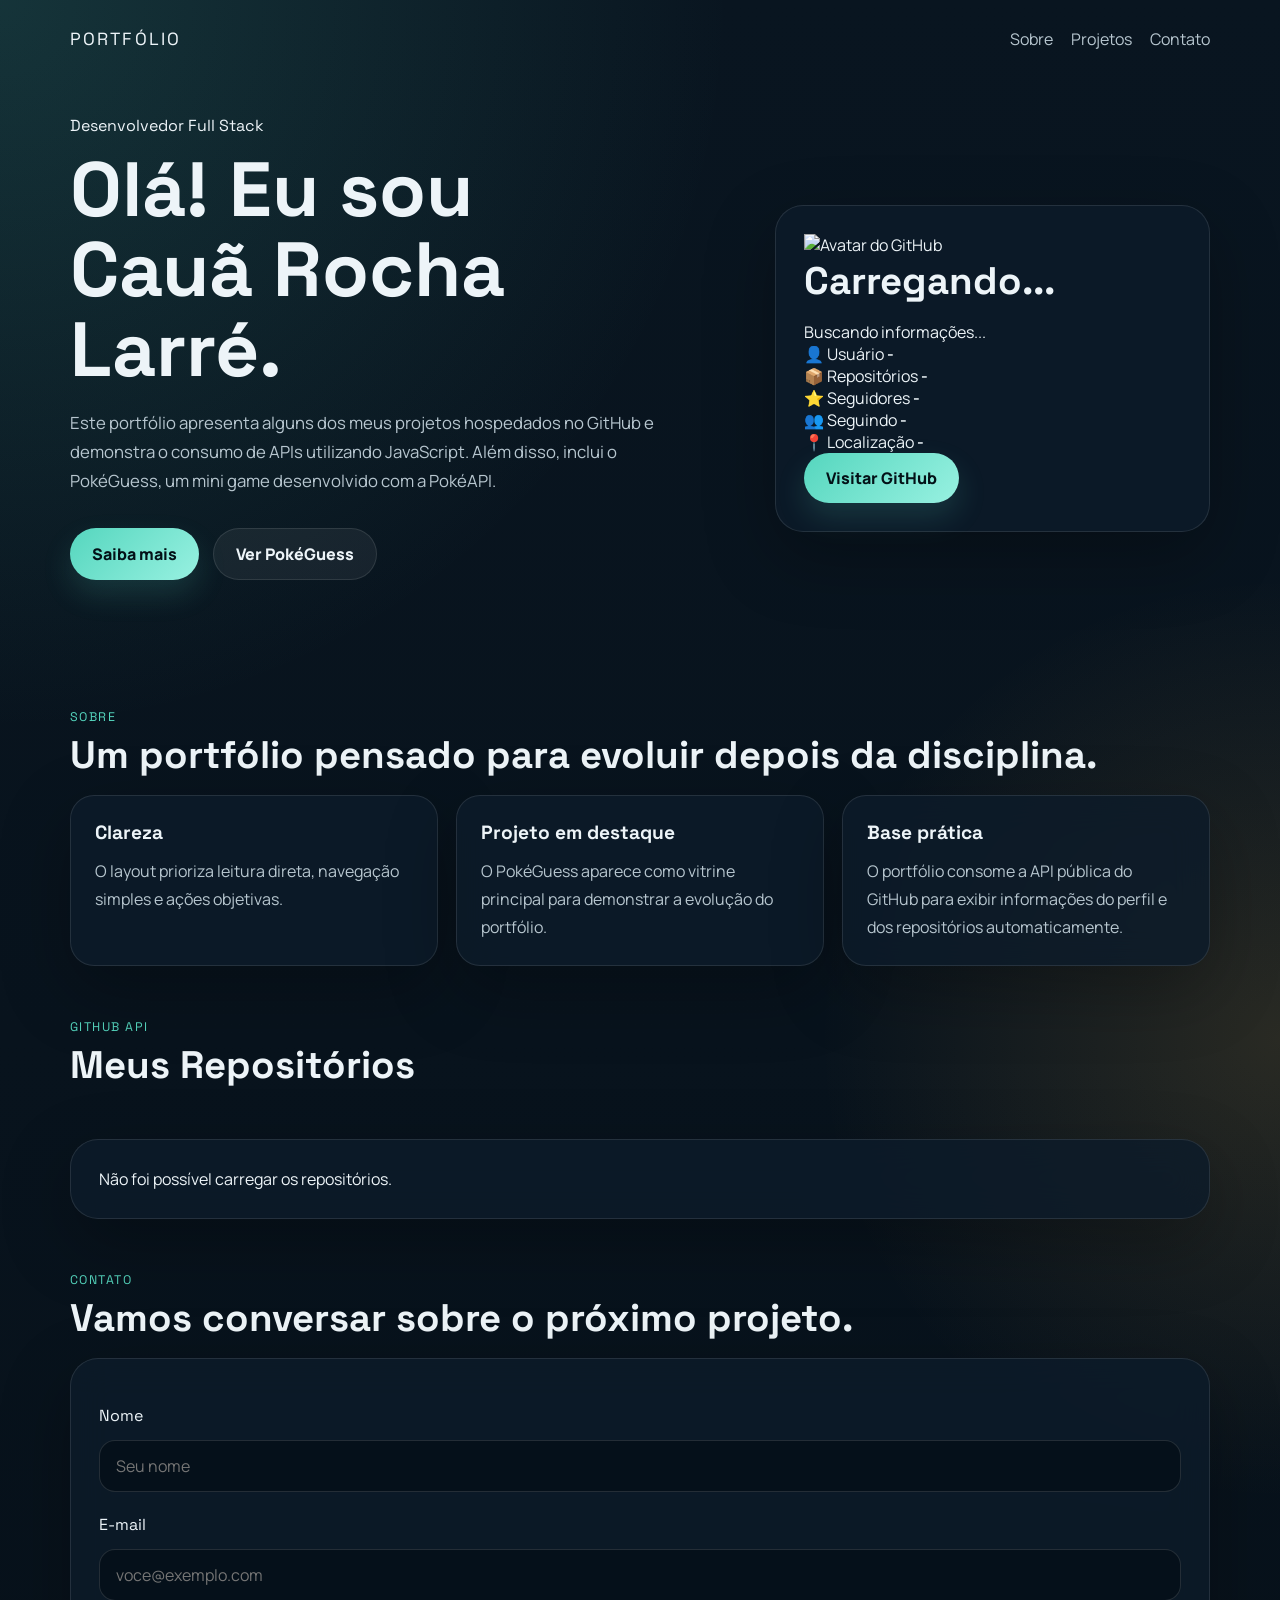
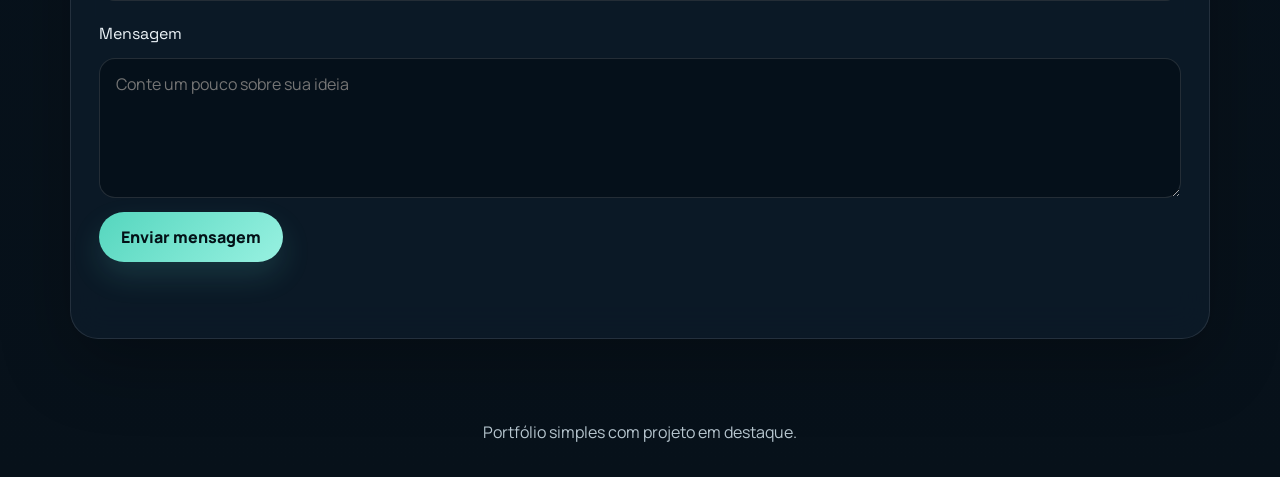
==== index.html @ 715bf2ee "Primeiro commit da branch testes" ====
<!doctype html>
<html lang="pt-BR">
  <head>
    <meta charset="UTF-8" />
    <meta name="viewport" content="width=device-width, initial-scale=1.0" />
    <meta
      name="description"
      content="Portfólio simples com projeto em destaque, contato e joguinho."
    />
    <title>Portfólio + joguinho</title>

    <link rel="preconnect" href="https://fonts.googleapis.com" />
    <link rel="preconnect" href="https://fonts.gstatic.com" crossorigin />
    <link
      href="https://fonts.googleapis.com/css2?family=Manrope:wght@400;500;700;800&family=Space+Grotesk:wght@500;700&display=swap"
      rel="stylesheet"
    />
    <link rel="stylesheet" href="css/style.css" />
  </head>
  <body>
    <header class="hero" id="topo">
      <nav class="topbar">
        <a class="brand" href="#topo">Portfólio</a>
        <div class="topbar-links">
          <a href="#sobre">Sobre</a>
          <a href="#projetos">Projetos</a>
          <a href="#contato">Contato</a>
        </div>
      </nav>

      <div class="hero-grid">
        <div class="hero-copy">
          <span class="eyebrow">Desenvolvedor Full Stack</span>

          <h1>Olá! Eu sou Cauã Rocha Larré.</h1>

          <p>
            Este portfólio apresenta alguns dos meus projetos hospedados no
            GitHub e demonstra o consumo de APIs utilizando JavaScript. Além
            disso, inclui o PokéGuess, um mini game desenvolvido com a PokéAPI.
          </p>

          <div class="hero-actions">
            <button id="ctaSobre" class="btn btn-primary" type="button">
              Saiba mais
            </button>
            <a class="btn btn-secondary" href="pokeguess.html">Ver PokéGuess</a>
          </div>

          <p id="ctaFeedback" class="feedback" aria-live="polite"></p>
        </div>

        <aside class="hero-card">
          <img
            id="githubAvatar"
            class="github-avatar"
            src=""
            alt="Avatar do GitHub"
          />

          <h2 id="githubName">Carregando...</h2>

          <p id="githubBio">Buscando informações...</p>

          <div class="github-stats">
            <div class="stat">
              <span>👤 Usuário</span>
              <strong id="githubLogin">-</strong>
            </div>

            <div class="stat">
              <span>📦 Repositórios</span>
              <strong id="githubRepos">-</strong>
            </div>

            <div class="stat">
              <span>⭐ Seguidores</span>
              <strong id="githubFollowers">-</strong>
            </div>

            <div class="stat">
              <span>👥 Seguindo</span>
              <strong id="githubFollowing">-</strong>
            </div>

            <div class="stat">
              <span>📍 Localização</span>
              <strong id="githubLocation">-</strong>
            </div>
          </div>

          <a id="githubLink" class="btn btn-primary" target="_blank">
            Visitar GitHub
          </a>
        </aside>
      </div>
    </header>

    <main>
      <section class="section" id="sobre">
        <div class="section-heading">
          <span class="section-tag">Sobre</span>
          <h2>Um portfólio pensado para evoluir depois da disciplina.</h2>
        </div>

        <div class="about-grid">
          <article>
            <h3>Clareza</h3>
            <p>
              O layout prioriza leitura direta, navegação simples e ações
              objetivas.
            </p>
          </article>
          <article>
            <h3>Projeto em destaque</h3>
            <p>
              O PokéGuess aparece como vitrine principal para demonstrar a
              evolução do portfólio.
            </p>
          </article>
          <article>
            <h3>Base prática</h3>
            <p>
              O portfólio consome a API pública do GitHub para exibir
              informações do perfil e dos repositórios automaticamente.
            </p>
          </article>
        </div>
      </section>

      <section class="section section-highlight" id="projetos">
        <div class="section-heading">
          <span class="section-tag">GitHub API</span>

          <h2>Meus Repositórios</h2>
        </div>

        <div id="githubProjects" class="projects-grid">
          <div class="project-card">Carregando projetos...</div>
        </div>
      </section>

      <section class="section" id="contato">
        <div class="section-heading">
          <span class="section-tag">Contato</span>
          <h2>Vamos conversar sobre o próximo projeto.</h2>
        </div>

        <form id="contactForm" class="contact-card">
          <label for="nome">Nome</label>
          <input
            id="nome"
            name="nome"
            type="text"
            placeholder="Seu nome"
            required
          />

          <label for="email">E-mail</label>
          <input
            id="email"
            name="email"
            type="email"
            placeholder="voce@exemplo.com"
            required
          />

          <label for="mensagem">Mensagem</label>
          <textarea
            id="mensagem"
            name="mensagem"
            placeholder="Conte um pouco sobre sua ideia"
            required
          ></textarea>

          <button type="submit" class="btn btn-primary">Enviar mensagem</button>
          <p id="formStatus" class="feedback" aria-live="polite"></p>
        </form>
      </section>
    </main>

    <footer class="footer">
      <p>Portfólio simples com projeto em destaque.</p>
    </footer>

    <script src="js/script.js"></script>
  </body>
</html>
---- css/style.css ----
:root {
  --bg: #07111a;
  --surface: rgba(13, 28, 42, 0.82);
  --text: #edf4f8;
  --muted: #b7c6cf;
  --primary: #55d6be;
  --primary-strong: #22bfa3;
  --accent: #f3b64b;
  --border: rgba(255, 255, 255, 0.1);
  --shadow: 0 24px 70px rgba(0, 0, 0, 0.28);
}

* {
  box-sizing: border-box;
  margin: 0;
  padding: 0;
}

html {
  scroll-behavior: smooth;
}

body {
  min-height: 100vh;
  color: var(--text);
  font-family: "Manrope", sans-serif;
  background:
    radial-gradient(
      circle at top left,
      rgba(85, 214, 190, 0.16),
      transparent 30%
    ),
    radial-gradient(
      circle at right center,
      rgba(243, 182, 75, 0.14),
      transparent 28%
    ),
    linear-gradient(180deg, #091520 0%, var(--bg) 100%);
}

a {
  color: inherit;
  text-decoration: none;
}

button,
input,
textarea {
  font: inherit;
}

.hero,
main,
.footer {
  max-width: 1180px;
  margin: 0 auto;
  padding-inline: 20px;
}

.hero {
  padding-top: 28px;
  padding-bottom: 70px;
}

.topbar {
  display: flex;
  align-items: center;
  justify-content: space-between;
  gap: 20px;
  margin-bottom: 64px;
}

.brand,
.eyebrow,
.section-tag,
.section-heading h2,
.hero-card h2,
.contact-card label {
  font-family: "Space Grotesk", sans-serif;
}

.brand {
  font-size: 1.1rem;
  text-transform: uppercase;
  letter-spacing: 0.12em;
}

.topbar-links {
  display: flex;
  flex-wrap: wrap;
  gap: 18px;
  color: var(--muted);
}

.hero-grid {
  display: grid;
  grid-template-columns: minmax(0, 1.4fr) minmax(280px, 0.9fr);
  gap: 28px;
  align-items: center;
}

.hero-copy h1,
.section-heading h2 {
  font-family: "Space Grotesk", sans-serif;
  line-height: 1.04;
}

.hero-copy h1 {
  font-size: clamp(2.8rem, 6vw, 5.8rem);
  max-width: 12ch;
  margin: 14px 0 18px;
}

.hero-copy p,
.hero-card li,
.feedback,
.result-box,
.project-card p,
.about-grid p {
  color: var(--muted);
  line-height: 1.75;
}

.hero-copy p {
  max-width: 60ch;
  font-size: 1.05rem;
}

.hero-actions,
.project-actions {
  display: flex;
  flex-wrap: wrap;
  gap: 14px;
  margin-top: 32px;
}

.btn {
  display: inline-flex;
  align-items: center;
  justify-content: center;
  padding: 14px 22px;
  border-radius: 999px;
  font-weight: 800;
  border: 0;
  cursor: pointer;
  transition:
    transform 0.2s ease,
    box-shadow 0.2s ease,
    background 0.2s ease;
}

.btn:hover {
  transform: translateY(-2px);
}

.btn-primary {
  color: #031117;
  background: linear-gradient(135deg, var(--primary), #98f1e1);
  box-shadow: 0 14px 30px rgba(85, 214, 190, 0.16);
}

.btn-secondary {
  color: var(--text);
  background: rgba(255, 255, 255, 0.06);
  border: 1px solid var(--border);
}

.feedback {
  min-height: 26px;
  margin-top: 18px;
  color: var(--accent);
  font-weight: 700;
}

.hero-card,
.about-grid article,
.project-card,
.cep-card,
.contact-card,
.project-panel {
  background: var(--surface);
  border: 1px solid var(--border);
  box-shadow: var(--shadow);
  backdrop-filter: blur(18px);
}

.hero-card {
  border-radius: 28px;
  padding: 28px;
}

.hero-card h2,
.section-heading h2,
.project-panel h2 {
  font-size: clamp(1.6rem, 3vw, 2.4rem);
  margin-bottom: 16px;
}

.hero-card ul {
  list-style: none;
  display: grid;
  gap: 14px;
}

.hero-card li {
  padding: 16px 18px;
  border-radius: 18px;
  background: rgba(255, 255, 255, 0.04);
  border: 1px solid rgba(255, 255, 255, 0.06);
}

main {
  display: grid;
  gap: 28px;
  padding-bottom: 72px;
}

.section {
  padding: 10px 0;
}

.section-heading {
  margin-bottom: 20px;
}

.section-tag,
.project-label {
  display: inline-block;
  color: var(--primary);
  text-transform: uppercase;
  letter-spacing: 0.12em;
  font-size: 0.78rem;
  margin-bottom: 10px;
}

.about-grid {
  display: grid;
  grid-template-columns: repeat(3, minmax(0, 1fr));
  gap: 18px;
}

.about-grid article {
  border-radius: 24px;
  padding: 24px;
}

.about-grid h3 {
  font-family: "Space Grotesk", sans-serif;
  font-size: 1.2rem;
  margin-bottom: 12px;
}

.section-highlight {
  display: grid;
  gap: 18px;
}

.project-card,
.cep-card,
.contact-card,
.project-panel {
  border-radius: 28px;
  padding: 28px;
}

.project-card {
  display: grid;
  grid-template-columns: minmax(0, 1.25fr) auto;
  gap: 18px;
  align-items: end;
}

.project-kicker {
  color: var(--accent);
  font-weight: 700;
  margin-bottom: 10px;
}

.cep-card {
  display: grid;
  gap: 4px;
}

.cep-form {
  display: grid;
  grid-template-columns: minmax(0, 1fr) auto;
  gap: 12px;
  margin-top: 14px;
}

label {
  display: inline-block;
  margin-top: 18px;
  margin-bottom: 10px;
}

input,
textarea {
  width: 100%;
  padding: 14px 16px;
  border-radius: 16px;
  border: 1px solid rgba(255, 255, 255, 0.12);
  background: rgba(5, 15, 23, 0.75);
  color: var(--text);
  outline: none;
}

input:focus,
textarea:focus {
  border-color: rgba(85, 214, 190, 0.55);
  box-shadow: 0 0 0 4px rgba(85, 214, 190, 0.12);
}

textarea {
  min-height: 140px;
  resize: vertical;
}

.result-box {
  min-height: 24px;
  margin-top: 18px;
  padding: 18px;
  border-radius: 18px;
  background: rgba(255, 255, 255, 0.04);
}

.contact-card {
  display: grid;
  gap: 4px;
}

.contact-card button {
  justify-self: start;
  margin-top: 10px;
}

.footer {
  padding-bottom: 34px;
  text-align: center;
  color: var(--muted);
}

@media (max-width: 900px) {
  .hero-grid,
  .about-grid,
  .project-card,
  .cep-form {
    grid-template-columns: 1fr;
  }

  .topbar {
    margin-bottom: 48px;
  }

  .hero-copy h1 {
    max-width: none;
  }
}

@media (max-width: 640px) {
  .hero-card,
  .about-grid article,
  .project-card,
  .cep-card,
  .contact-card,
  .project-panel {
    border-radius: 22px;
  }

  .hero-actions,
  .project-actions {
    flex-direction: column;
    align-items: stretch;
  }

  .btn {
    width: 100%;
  }
}
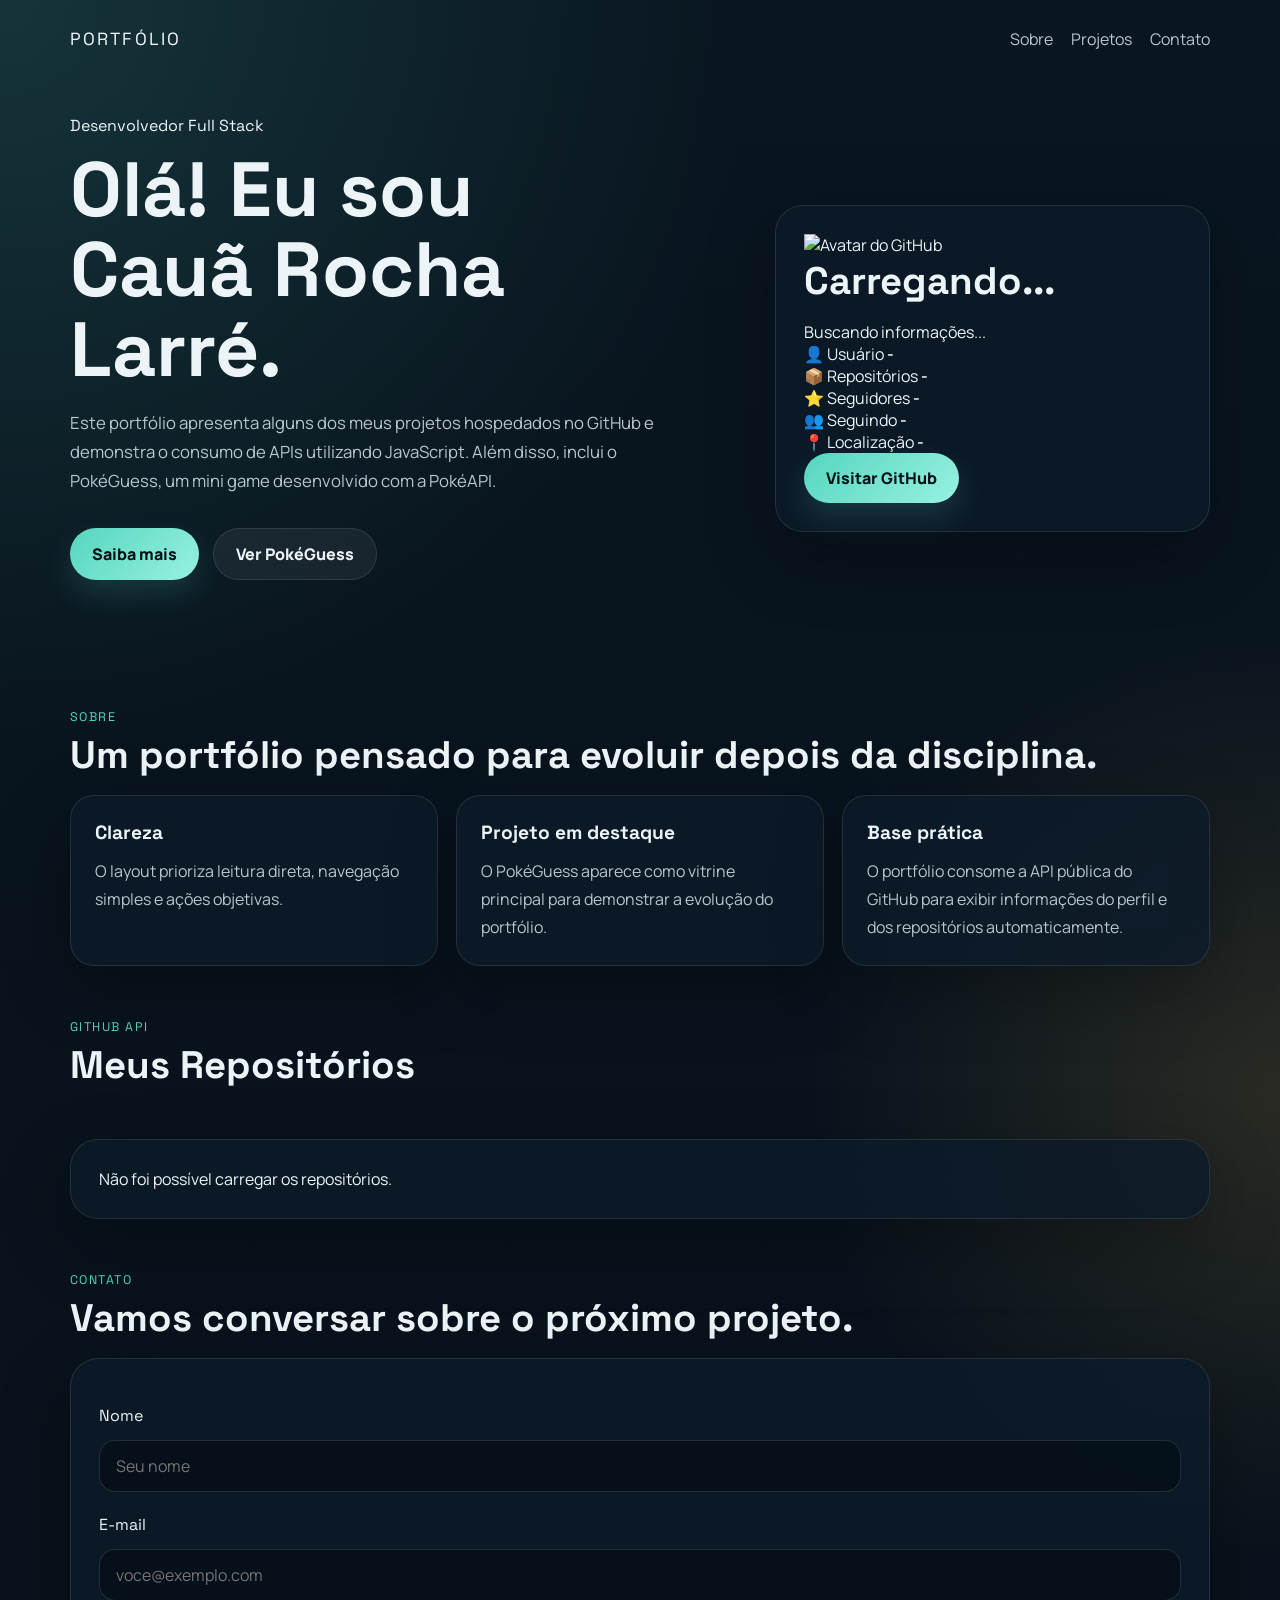
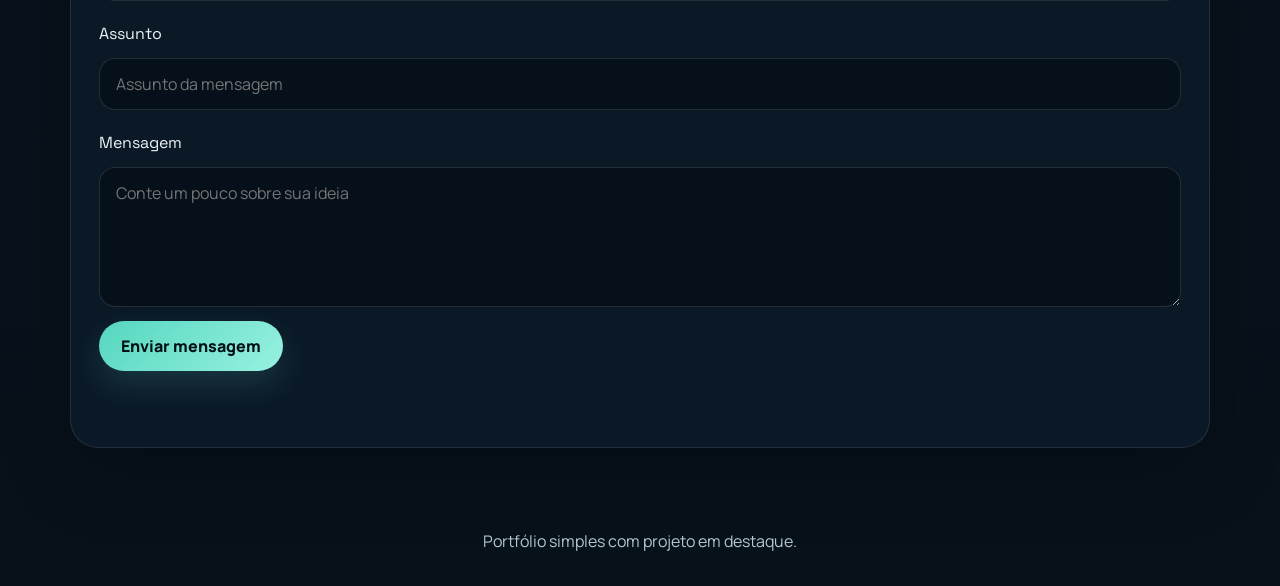
==== commit 2d5b2825: "Fix: Email funcional e escondido no js" ====
--- a/index.html
+++ b/index.html
@@ -5,7 +5,7 @@
     <meta name="viewport" content="width=device-width, initial-scale=1.0" />
     <meta
       name="description"
-      content="Portfólio simples com projeto em destaque, contato e joguinho."
+      content="Portfólio simples com meus projetos do GitHub públicos, contato e joguinho."
     />
     <title>Portfólio + joguinho</title>
 
@@ -165,6 +165,15 @@
             required
           />
 
+          <label for="assunto">Assunto</label>
+          <input
+            id="assunto"
+            name="assunto"
+            type="text"
+            placeholder="Assunto da mensagem"
+            required
+          />
+
           <label for="mensagem">Mensagem</label>
           <textarea
             id="mensagem"
@@ -174,6 +183,7 @@
           ></textarea>
 
           <button type="submit" class="btn btn-primary">Enviar mensagem</button>
+
           <p id="formStatus" class="feedback" aria-live="polite"></p>
         </form>
       </section>
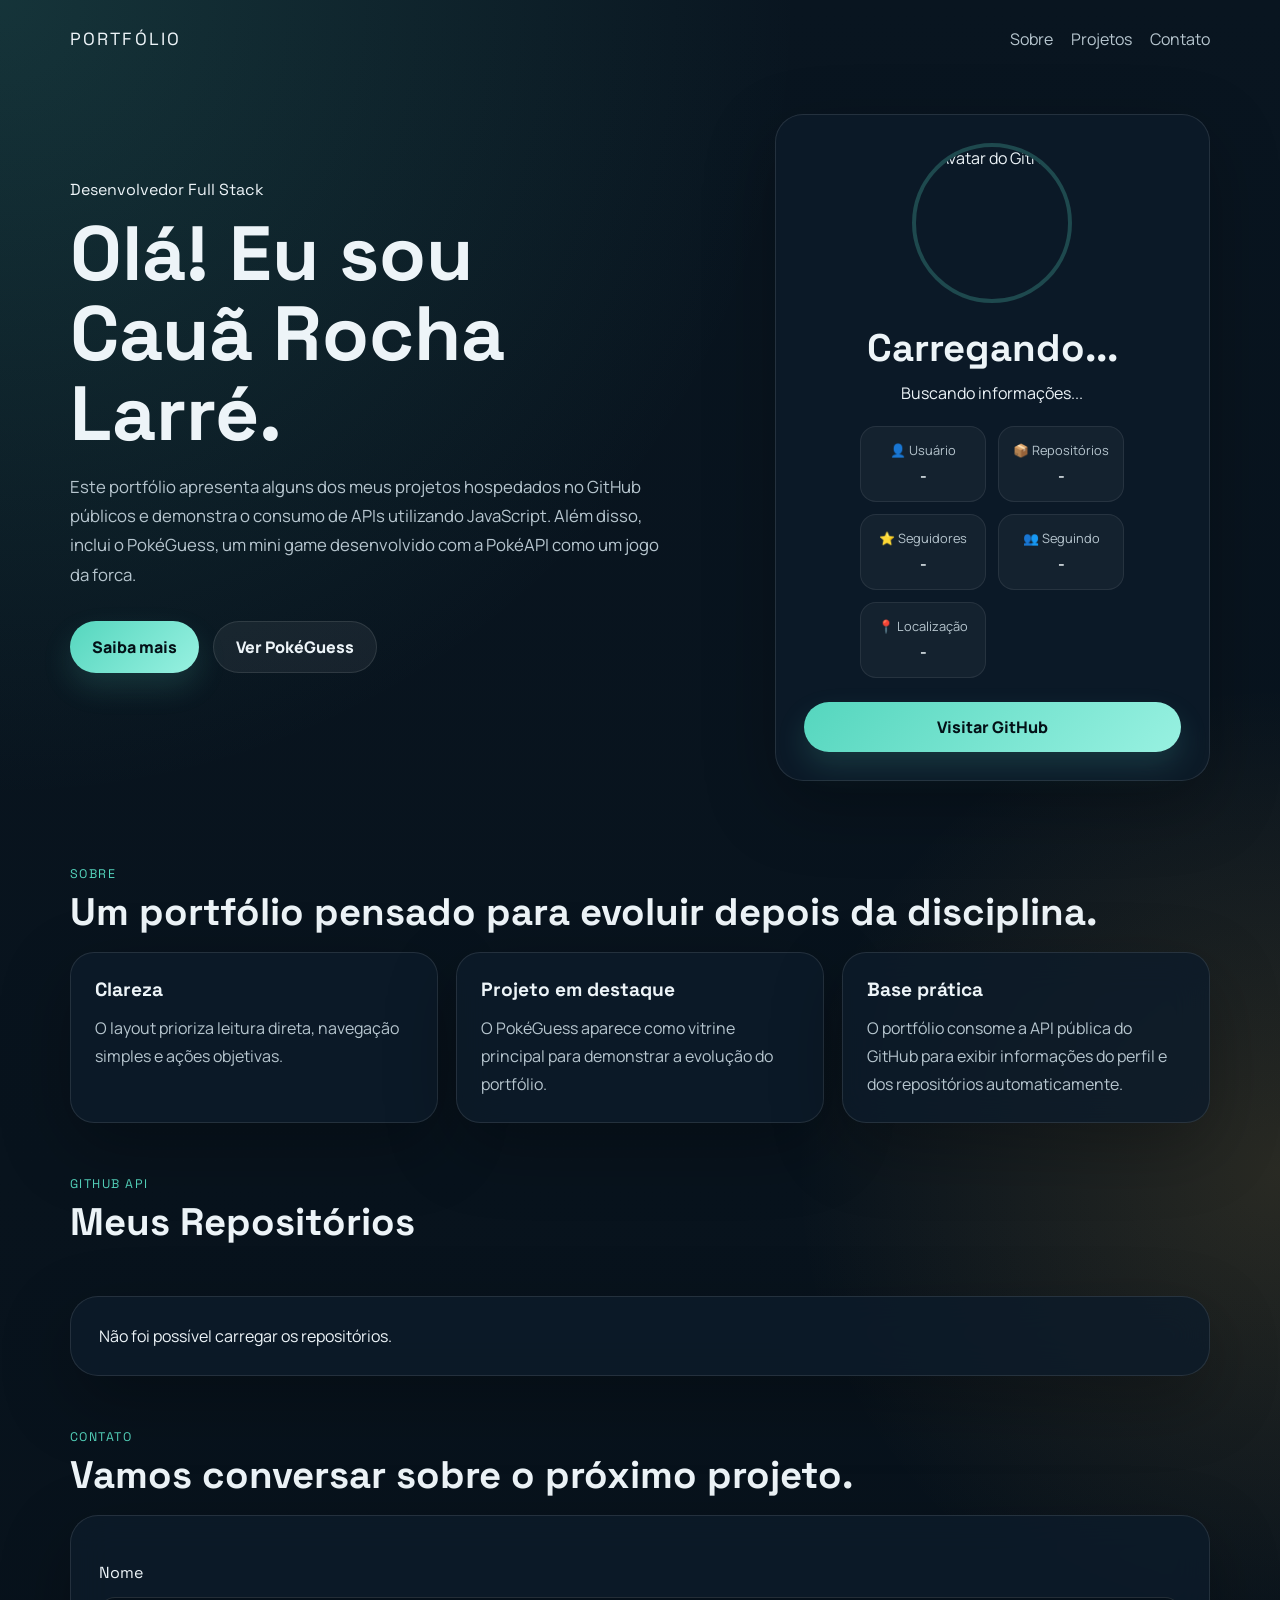
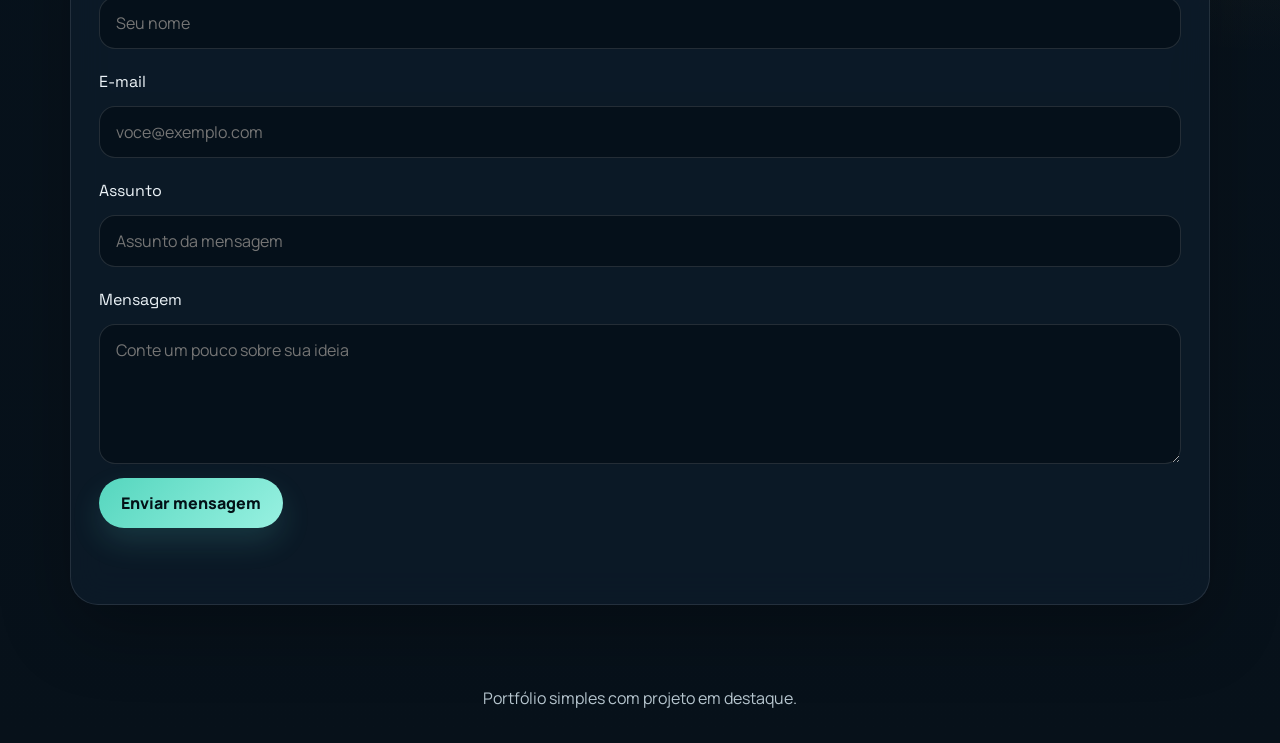
==== commit 37c1d565: "style: pequena melhoria no design" ====
--- a/index.html
+++ b/index.html
@@ -36,8 +36,9 @@
 
           <p>
             Este portfólio apresenta alguns dos meus projetos hospedados no
-            GitHub e demonstra o consumo de APIs utilizando JavaScript. Além
-            disso, inclui o PokéGuess, um mini game desenvolvido com a PokéAPI.
+            GitHub públicos e demonstra o consumo de APIs utilizando JavaScript.
+            Além disso, inclui o PokéGuess, um mini game desenvolvido com a
+            PokéAPI como um jogo da forca.
           </p>
 
           <div class="hero-actions">
--- a/css/style.css
+++ b/css/style.css
@@ -187,6 +187,10 @@
 .hero-card {
   border-radius: 28px;
   padding: 28px;
+  display: flex;
+  flex-direction: column;
+  align-items: center;
+  text-align: center;
 }
 
 .hero-card h2,
@@ -339,8 +343,91 @@
   text-align: center;
   color: var(--muted);
 }
-
-@media (max-width: 900px) {
+/* GitHub */
+
+.github-avatar {
+  display: block;
+  width: 160px;
+  height: 160px;
+  max-width: 100%;
+  aspect-ratio: 1 / 1;
+
+  border-radius: 50%;
+  object-fit: cover;
+  object-position: center;
+
+  border: 4px solid rgba(85, 214, 190, 0.25);
+  margin: 0 auto 20px;
+}
+
+#githubName {
+  text-align: center;
+  margin-bottom: 10px;
+}
+
+#githubBio {
+  text-align: center;
+  margin-bottom: 22px;
+  word-break: break-word;
+}
+
+.github-stats {
+  display: grid;
+  grid-template-columns: repeat(2, minmax(0, 1fr));
+  gap: 12px;
+  margin-bottom: 24px;
+}
+
+.stat {
+  min-width: 0;
+  padding: 14px;
+  border-radius: 16px;
+  background: rgba(255, 255, 255, 0.04);
+  border: 1px solid rgba(255, 255, 255, 0.08);
+}
+
+.stat span {
+  display: block;
+  font-size: 0.8rem;
+  color: var(--muted);
+  margin-bottom: 6px;
+}
+
+.stat strong {
+  display: block;
+  font-size: 1rem;
+  word-break: break-word;
+}
+
+#githubLink {
+  width: 100%;
+}
+
+@media (max-width: 640px) {
+  .hero,
+  main,
+  .footer {
+    padding-inline: 16px;
+  }
+
+  .hero {
+    padding-top: 20px;
+    padding-bottom: 48px;
+  }
+
+  .topbar {
+    flex-direction: column;
+    gap: 14px;
+    margin-bottom: 36px;
+    text-align: center;
+  }
+
+  .topbar-links {
+    justify-content: center;
+    gap: 14px;
+    font-size: 0.92rem;
+  }
+
   .hero-grid,
   .about-grid,
   .project-card,
@@ -348,32 +435,128 @@
     grid-template-columns: 1fr;
   }
 
-  .topbar {
-    margin-bottom: 48px;
+  .hero-copy {
+    text-align: center;
   }
 
   .hero-copy h1 {
+    font-size: clamp(2rem, 10vw, 2.8rem);
     max-width: none;
-  }
-}
-
-@media (max-width: 640px) {
+    margin: 12px auto 16px;
+  }
+
+  .hero-copy p {
+    font-size: 0.95rem;
+    line-height: 1.65;
+  }
+
   .hero-card,
   .about-grid article,
   .project-card,
   .cep-card,
   .contact-card,
   .project-panel {
-    border-radius: 22px;
+    padding: 20px;
+    border-radius: 18px;
+  }
+
+  /* GitHub */
+
+  /* GitHub */
+
+  .github-avatar {
+    width: 140px;
+    height: 140px;
+  }
+
+  .github-stats {
+    grid-template-columns: 1fr;
+  }
+
+  .stat {
+    padding: 12px;
+  }
+
+  .stat span {
+    font-size: 0.75rem;
+  }
+
+  .stat strong {
+    font-size: 0.95rem;
+  }
+
+  #githubLink {
+    width: 100%;
+  }
+
+  .hero-card h2,
+  .section-heading h2,
+  .project-panel h2 {
+    font-size: 1.45rem;
+    margin-bottom: 12px;
+  }
+
+  .about-grid h3 {
+    font-size: 1.05rem;
+  }
+
+  .hero-card li {
+    padding: 12px 14px;
+    border-radius: 14px;
+    font-size: 0.95rem;
   }
 
   .hero-actions,
   .project-actions {
     flex-direction: column;
     align-items: stretch;
+    gap: 10px;
   }
 
   .btn {
     width: 100%;
-  }
-}
+    padding: 12px 18px;
+    font-size: 0.95rem;
+  }
+
+  label {
+    margin-top: 14px;
+    margin-bottom: 8px;
+    font-size: 0.95rem;
+  }
+
+  input,
+  textarea {
+    padding: 12px 14px;
+    font-size: 0.95rem;
+    border-radius: 14px;
+  }
+
+  textarea {
+    min-height: 120px;
+  }
+
+  .result-box {
+    padding: 14px;
+    border-radius: 14px;
+    font-size: 0.92rem;
+  }
+
+  .feedback {
+    font-size: 0.9rem;
+    text-align: center;
+  }
+
+  .section {
+    padding: 4px 0;
+  }
+
+  main {
+    gap: 22px;
+    padding-bottom: 48px;
+  }
+
+  .footer {
+    font-size: 0.9rem;
+  }
+}
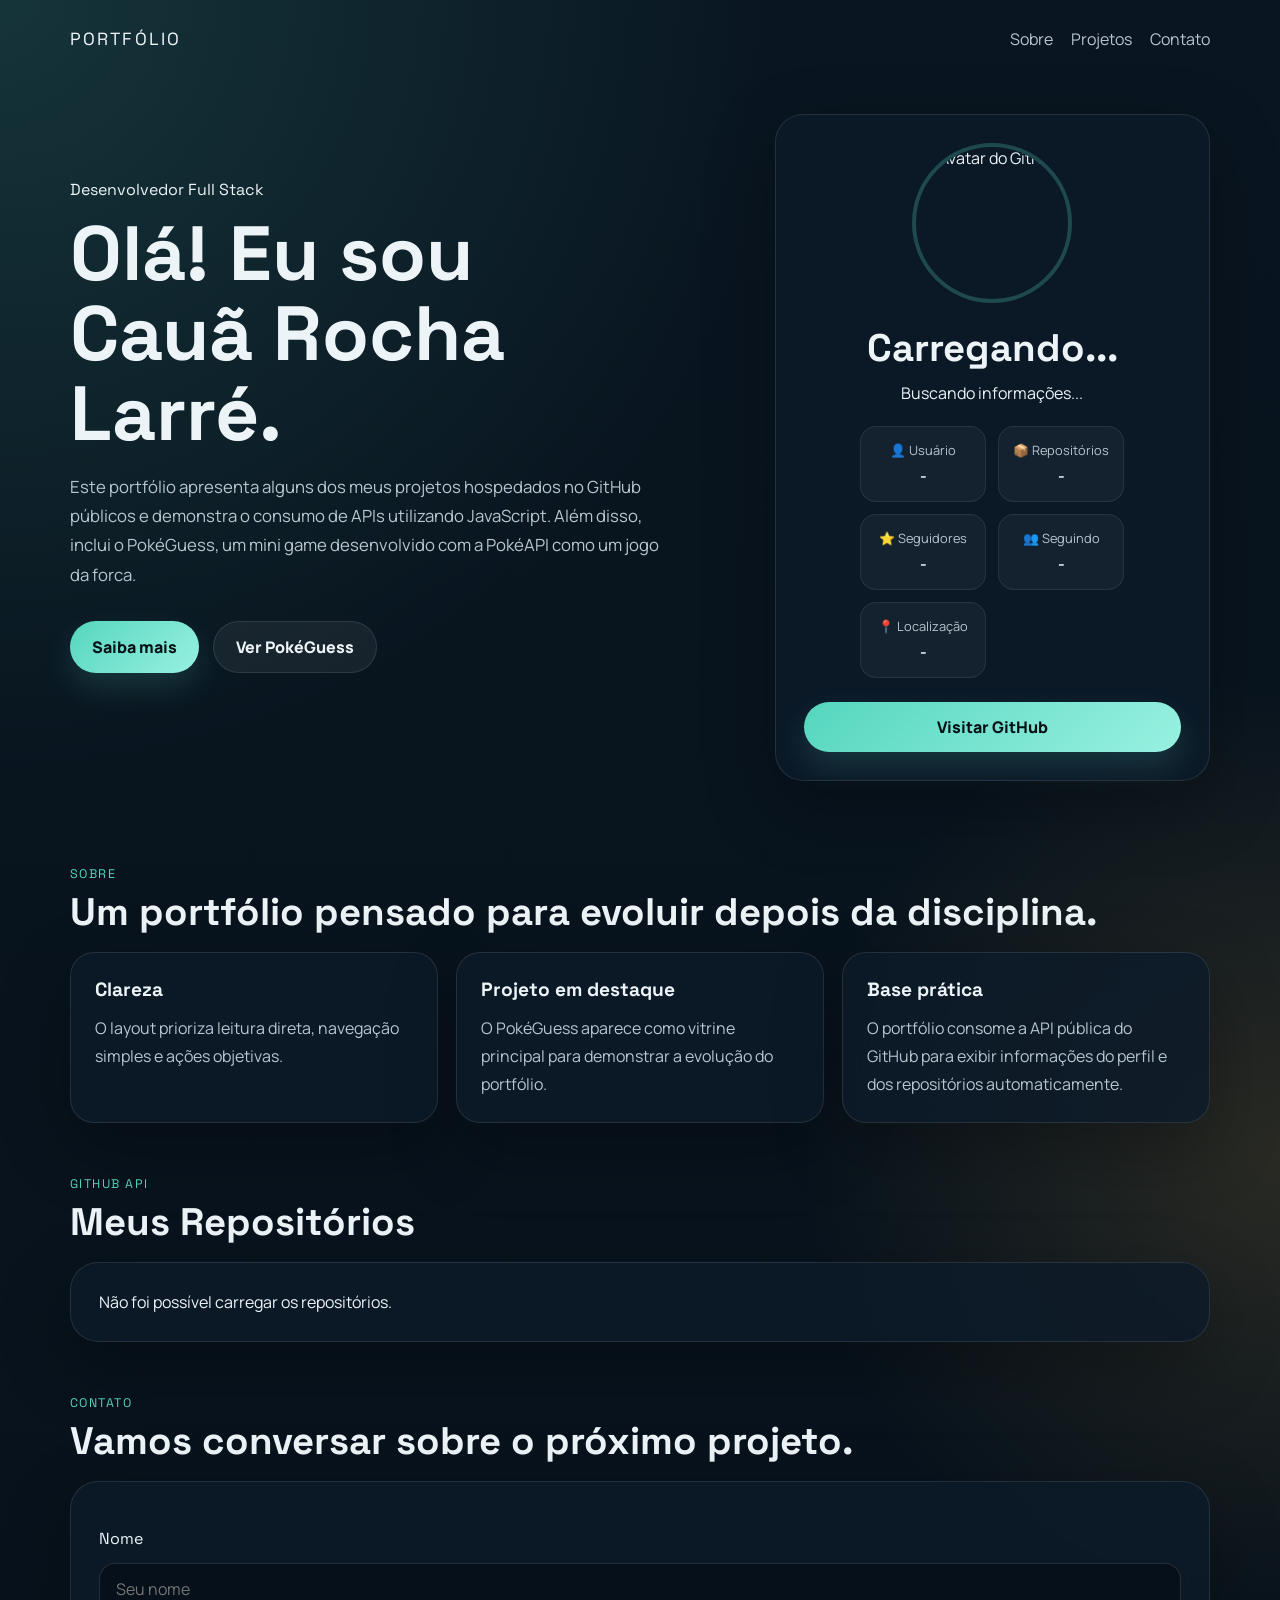
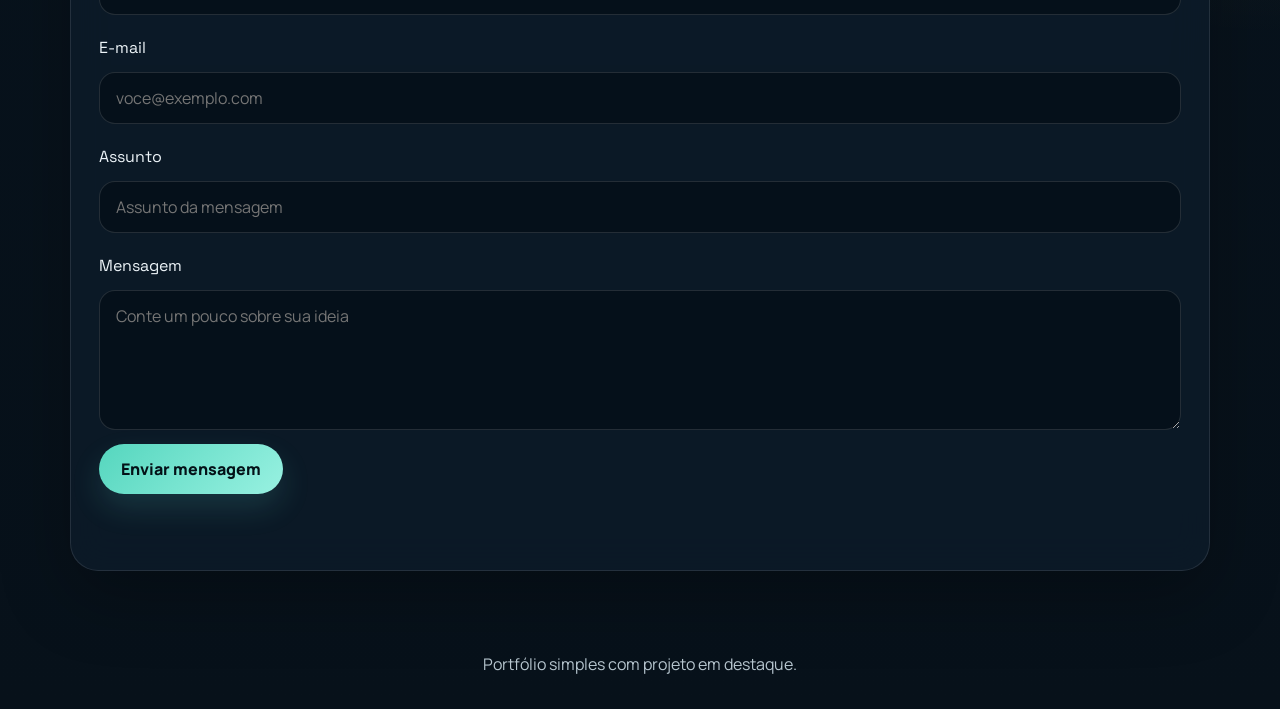
==== commit 32e427f9: "fix:Github-style" ====
--- a/index.html
+++ b/index.html
@@ -129,14 +129,14 @@
         </div>
       </section>
 
-      <section class="section section-highlight" id="projetos">
+      <section class="section" id="projetos">
         <div class="section-heading">
           <span class="section-tag">GitHub API</span>
 
           <h2>Meus Repositórios</h2>
         </div>
 
-        <div id="githubProjects" class="projects-grid">
+        <div id="githubProjects">
           <div class="project-card">Carregando projetos...</div>
         </div>
       </section>
--- a/css/style.css
+++ b/css/style.css
@@ -4,7 +4,6 @@
   --text: #edf4f8;
   --muted: #b7c6cf;
   --primary: #55d6be;
-  --primary-strong: #22bfa3;
   --accent: #f3b64b;
   --border: rgba(255, 255, 255, 0.1);
   --shadow: 0 24px 70px rgba(0, 0, 0, 0.28);
@@ -112,9 +111,7 @@
 }
 
 .hero-copy p,
-.hero-card li,
 .feedback,
-.result-box,
 .project-card p,
 .about-grid p {
   color: var(--muted);
@@ -175,9 +172,7 @@
 .hero-card,
 .about-grid article,
 .project-card,
-.cep-card,
-.contact-card,
-.project-panel {
+.contact-card {
   background: var(--surface);
   border: 1px solid var(--border);
   box-shadow: var(--shadow);
@@ -194,25 +189,11 @@
 }
 
 .hero-card h2,
-.section-heading h2,
-.project-panel h2 {
+.section-heading h2 {
   font-size: clamp(1.6rem, 3vw, 2.4rem);
   margin-bottom: 16px;
 }
 
-.hero-card ul {
-  list-style: none;
-  display: grid;
-  gap: 14px;
-}
-
-.hero-card li {
-  padding: 16px 18px;
-  border-radius: 18px;
-  background: rgba(255, 255, 255, 0.04);
-  border: 1px solid rgba(255, 255, 255, 0.06);
-}
-
 main {
   display: grid;
   gap: 28px;
@@ -227,8 +208,7 @@
   margin-bottom: 20px;
 }
 
-.section-tag,
-.project-label {
+.section-tag {
   display: inline-block;
   color: var(--primary);
   text-transform: uppercase;
@@ -260,9 +240,7 @@
 }
 
 .project-card,
-.cep-card,
-.contact-card,
-.project-panel {
+.contact-card {
   border-radius: 28px;
   padding: 28px;
 }
@@ -278,18 +256,6 @@
   color: var(--accent);
   font-weight: 700;
   margin-bottom: 10px;
-}
-
-.cep-card {
-  display: grid;
-  gap: 4px;
-}
-
-.cep-form {
-  display: grid;
-  grid-template-columns: minmax(0, 1fr) auto;
-  gap: 12px;
-  margin-top: 14px;
 }
 
 label {
@@ -320,14 +286,6 @@
   resize: vertical;
 }
 
-.result-box {
-  min-height: 24px;
-  margin-top: 18px;
-  padding: 18px;
-  border-radius: 18px;
-  background: rgba(255, 255, 255, 0.04);
-}
-
 .contact-card {
   display: grid;
   gap: 4px;
@@ -453,9 +411,7 @@
   .hero-card,
   .about-grid article,
   .project-card,
-  .cep-card,
-  .contact-card,
-  .project-panel {
+  .contact-card {
     padding: 20px;
     border-radius: 18px;
   }
@@ -490,8 +446,7 @@
   }
 
   .hero-card h2,
-  .section-heading h2,
-  .project-panel h2 {
+  .section-heading h2 {
     font-size: 1.45rem;
     margin-bottom: 12px;
   }
@@ -536,12 +491,6 @@
     min-height: 120px;
   }
 
-  .result-box {
-    padding: 14px;
-    border-radius: 14px;
-    font-size: 0.92rem;
-  }
-
   .feedback {
     font-size: 0.9rem;
     text-align: center;
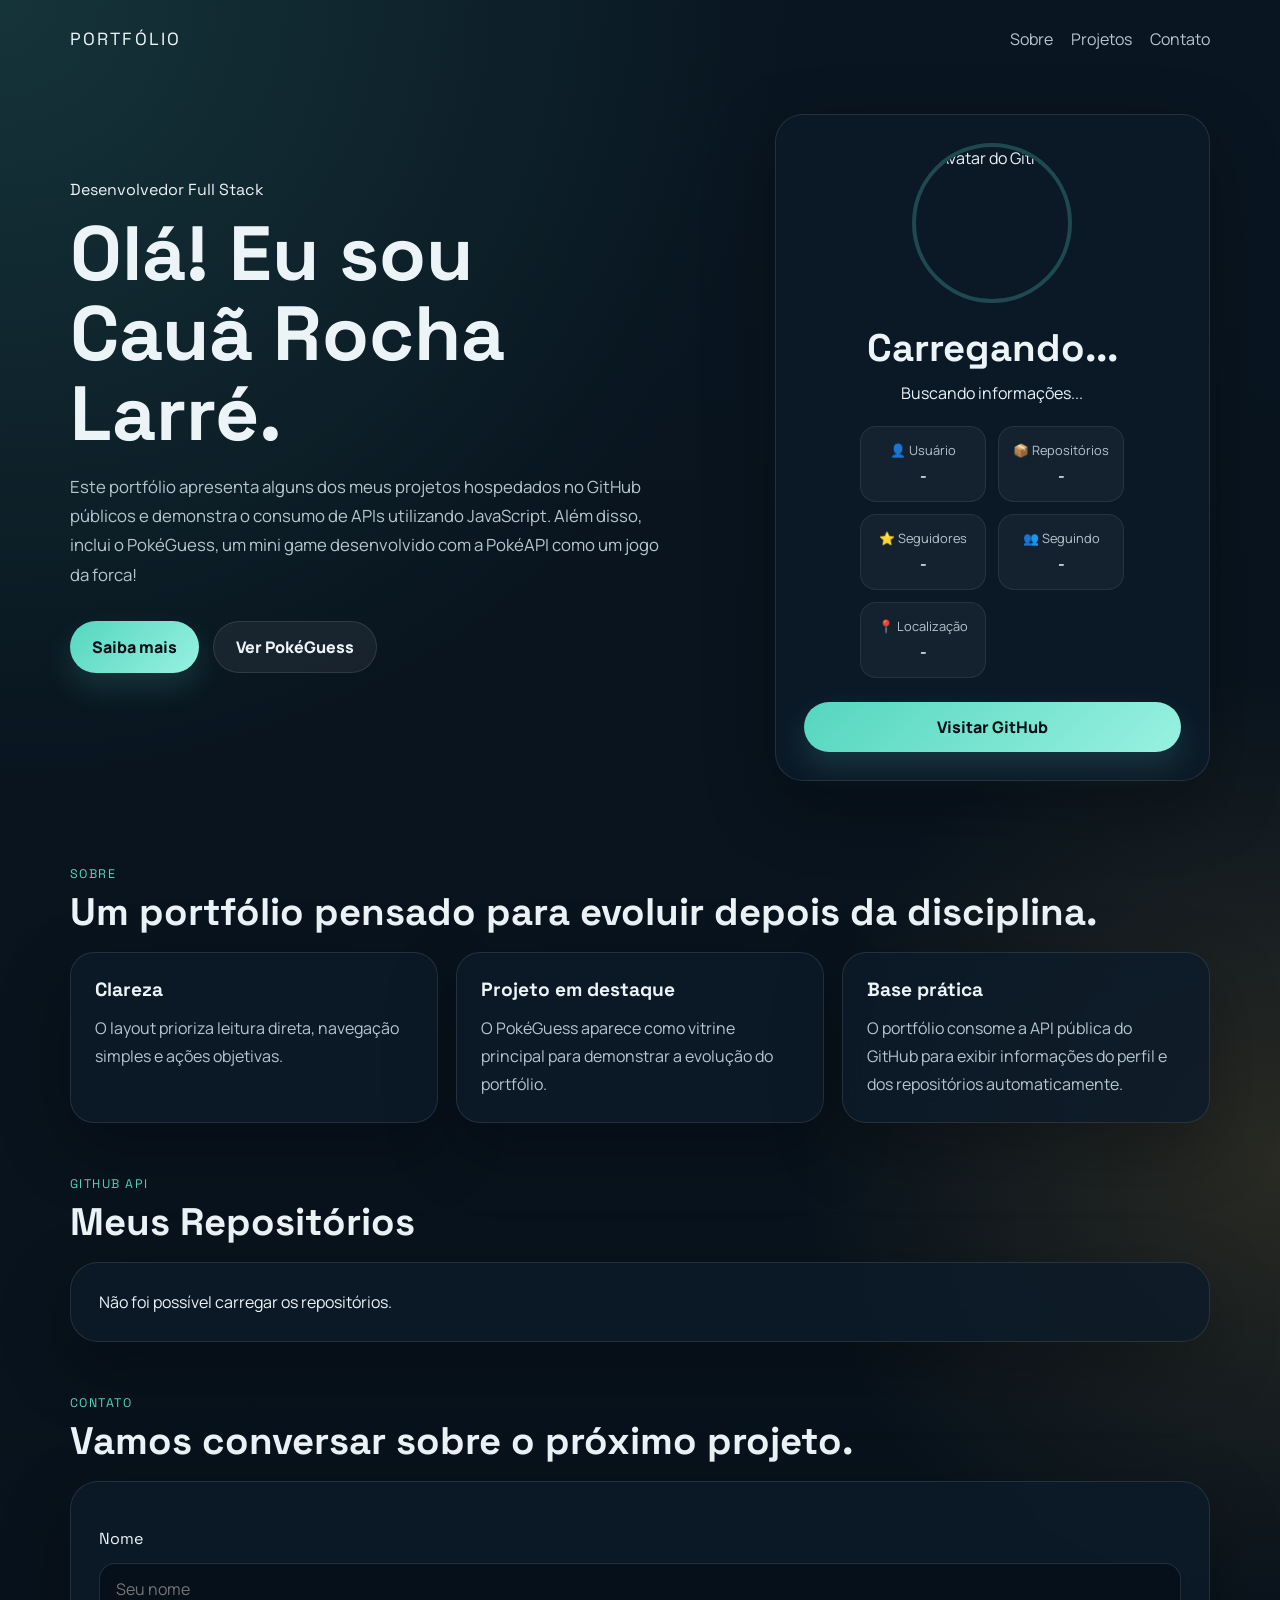
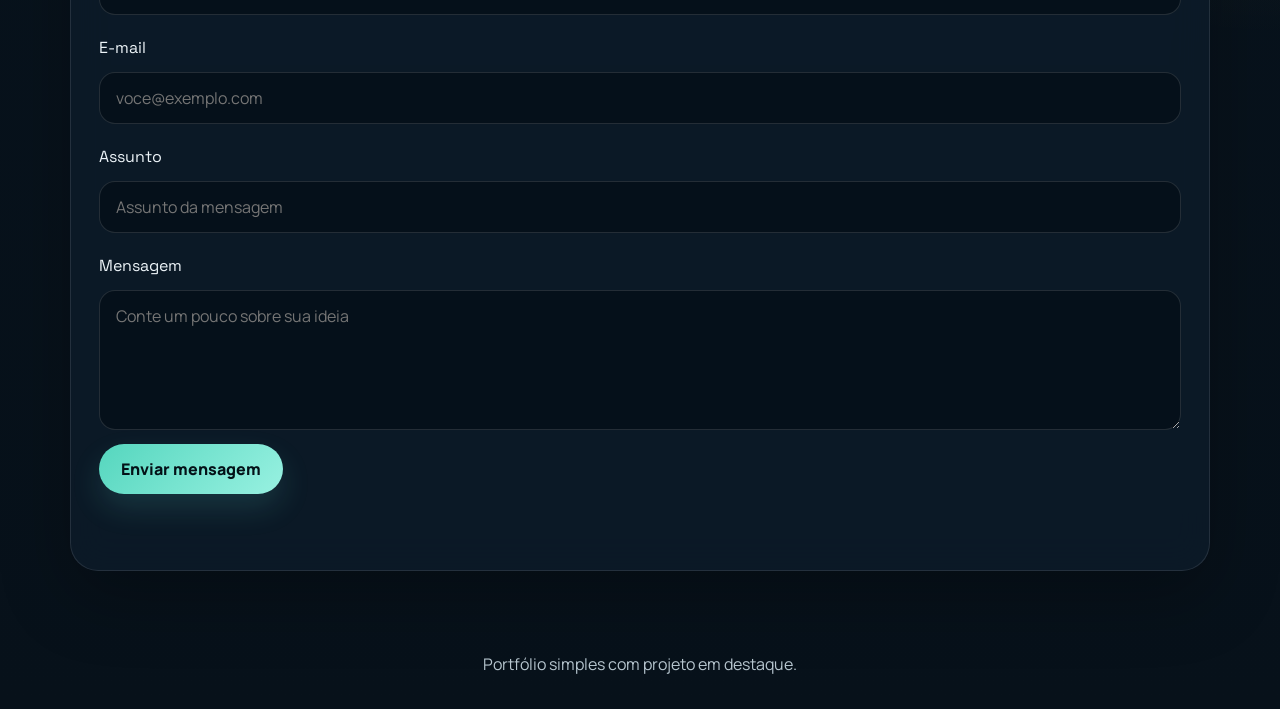
==== commit dc607d9d: "Commit-Final" ====
--- a/index.html
+++ b/index.html
@@ -38,7 +38,7 @@
             Este portfólio apresenta alguns dos meus projetos hospedados no
             GitHub públicos e demonstra o consumo de APIs utilizando JavaScript.
             Além disso, inclui o PokéGuess, um mini game desenvolvido com a
-            PokéAPI como um jogo da forca.
+            PokéAPI como um jogo da forca!
           </p>
 
           <div class="hero-actions">
